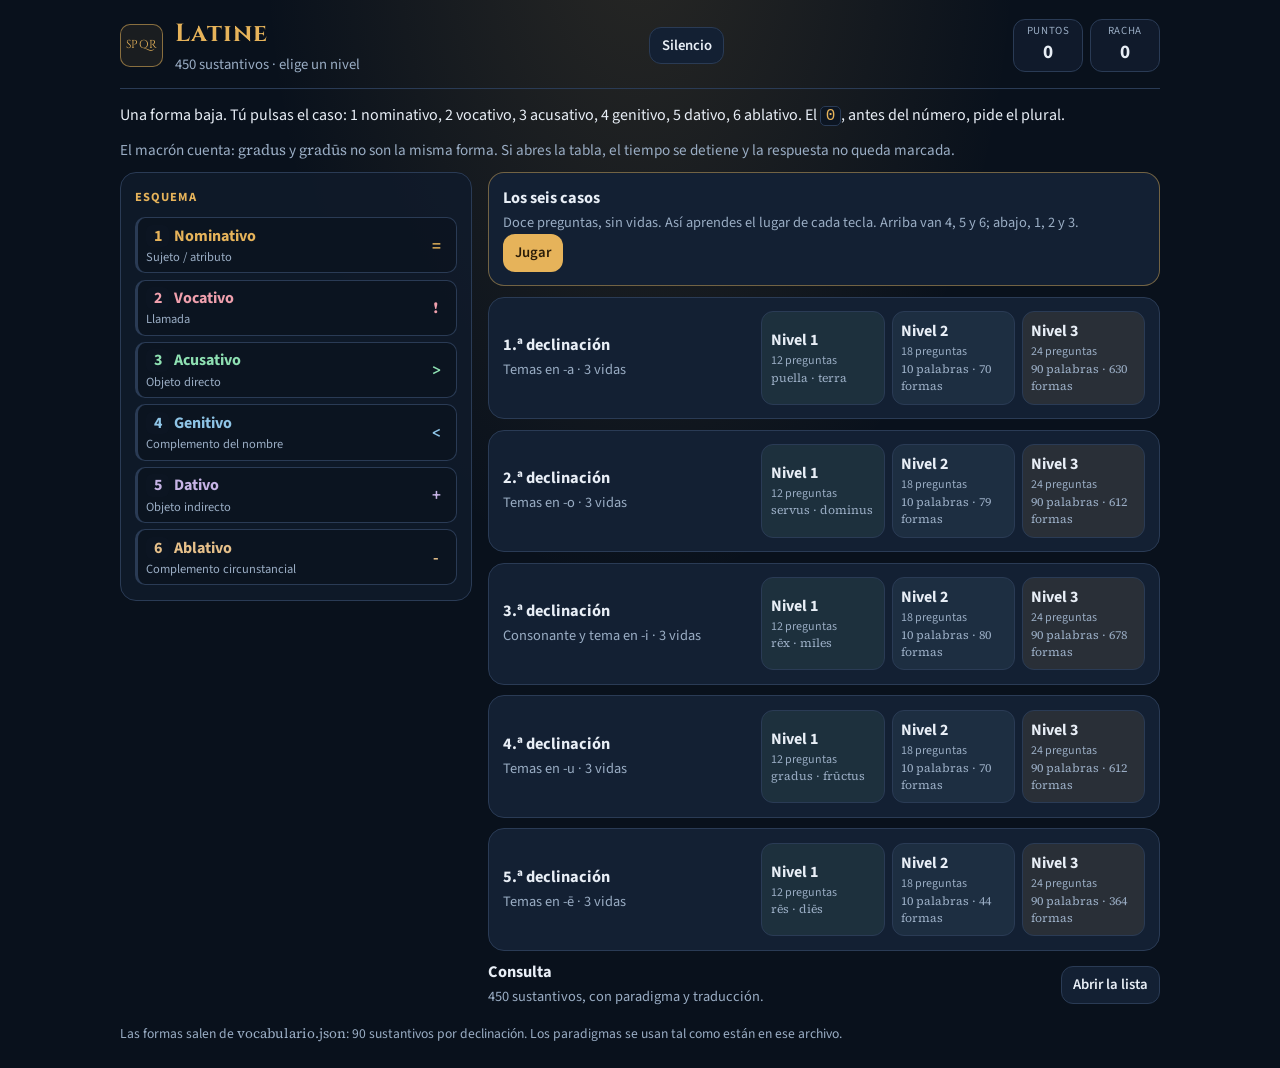
==== index.html @ 5675f2b5 "Publica Latine, el juego de los casos latinos. El juego usa las 450 palabras de vocabulario.json, co" ====
<!DOCTYPE html>
<html lang="es">
<head>
  <meta charset="UTF-8">
  <meta name="viewport" content="width=device-width, initial-scale=1">
  <meta name="description" content="Latine: juego para reconocer los seis casos y las cinco declinaciones del latín.">
  <title>Latine — casos latinos</title>
  <link rel="icon" href="data:image/svg+xml,%3Csvg xmlns='http://www.w3.org/2000/svg' viewBox='0 0 64 64'%3E%3Crect width='64' height='64' rx='12' fill='%23101828'/%3E%3Ctext x='32' y='40' text-anchor='middle' font-size='16' font-family='serif' fill='%23e6b35a'%3ESPQR%3C/text%3E%3C/svg%3E">
  <link rel="preconnect" href="https://fonts.googleapis.com">
  <link rel="preconnect" href="https://fonts.gstatic.com" crossorigin>
  <link href="https://fonts.googleapis.com/css2?family=Cinzel:wght@700&family=Source+Sans+3:wght@400;600;700&family=Source+Serif+4:opsz,wght@8..60,600;8..60,700&display=swap" rel="stylesheet">
  <link rel="stylesheet" href="estilos.css">
</head>
<body>
  <div class="pagina">
    <header class="cabecera">
      <div class="identidad">
        <div class="spqr" aria-hidden="true">SPQR</div>
        <div>
          <h1>Latine</h1>
          <p id="estado">Cargando el vocabulario…</p>
        </div>
      </div>
      <div class="controles">
        <button type="button" class="boton" id="btn-sonido" data-accion="sonido" aria-pressed="false">Silencio</button>
        <button type="button" class="boton" id="btn-tabla" data-accion="tabla" hidden>Tabla</button>
        <button type="button" class="boton" id="btn-pausa" data-accion="pausa" hidden>Pausa</button>
        <button type="button" class="boton" id="btn-reiniciar" data-accion="reiniciar" hidden>Otra vez</button>
        <button type="button" class="boton" id="btn-menu" data-accion="menu" hidden>Menú</button>
      </div>
      <div class="puntuacion" aria-label="Marcador">
        <div><span>Puntos</span><strong id="puntos">0</strong></div>
        <div><span>Racha</span><strong id="racha">0</strong></div>
        <div id="caja-vidas" hidden><span>Vidas</span><strong id="vidas">3</strong></div>
      </div>
    </header>

    <section id="vista-menu">
      <p class="intro">Una forma baja. Tú pulsas el caso: 1 nominativo, 2 vocativo, 3 acusativo, 4 genitivo, 5 dativo, 6 ablativo. El <kbd>0</kbd>, antes del número, pide el plural.</p>
      <p class="intro suave">El macrón cuenta: <span class="latin" lang="la">gradus</span> y <span class="latin" lang="la">gradūs</span> no son la misma forma. Si abres la tabla, el tiempo se detiene y la respuesta no queda marcada.</p>
      <p id="carga" class="carga">Cargando las 450 palabras…</p>
      <div class="rejilla">
        <aside class="panel">
          <h2>Esquema</h2>
          <ul id="esquema" class="esquema"></ul>
        </aside>
        <div>
          <div id="menu-niveles"></div>
        </div>
      </div>
      <p class="pie">Las formas salen de <span class="latin">vocabulario.json</span>: 90 sustantivos por declinación. Los paradigmas se usan tal como están en ese archivo.</p>
    </section>

    <section id="vista-juego" hidden>
      <p id="aviso" class="aviso" role="status"></p>
      <div id="ayuda" class="ayuda" hidden></div>
      <div id="arena" class="arena">
        <div id="ficha" class="ficha">
          <div id="ficha-palabra" class="ficha-palabra latin" lang="la"></div>
          <div id="ficha-pista" class="ficha-pista" hidden></div>
        </div>
        <div class="tiempo" aria-hidden="true"><span id="tiempo-fill"></span></div>
        <div id="velo-pausa" class="velo" hidden>
          <div id="pausa-simple" class="dialogo">
            <h2>En pausa</h2>
            <p>La palabra espera. Pulsa continuar cuando quieras.</p>
            <button type="button" class="boton principal" data-accion="continuar">Continuar</button>
          </div>
          <div id="pausa-tabla" class="dialogo dialogo-tabla" hidden></div>
        </div>
      </div>
    </section>

    <section id="vista-consulta" hidden>
      <div class="filtros">
        <label>Buscar
          <input id="buscar" type="search" placeholder="Latín o español" autocomplete="off" autocapitalize="off" spellcheck="false">
        </label>
        <label>Declinación
          <select id="filtro-decl">
            <option value="0">Todas</option>
            <option value="1">1.ª</option>
            <option value="2">2.ª</option>
            <option value="3">3.ª</option>
            <option value="4">4.ª</option>
            <option value="5">5.ª</option>
          </select>
        </label>
        <label>Género
          <select id="filtro-gen">
            <option value="">Todos</option>
            <option value="m">Masculino</option>
            <option value="f">Femenino</option>
            <option value="n">Neutro</option>
          </select>
        </label>
        <button type="button" class="boton" data-accion="menu">Volver</button>
      </div>
      <p id="consulta-cuenta"></p>
      <div id="consulta-lista" class="lista"></div>
    </section>

    <section id="vista-resultado" hidden>
      <div id="resultado-cuerpo" class="dialogo resultado"></div>
    </section>

    <footer id="teclado" hidden>
      <div class="barra-plural" id="barra-plural">
        <span>El plural: pulsa <kbd>0</kbd> y después el caso. Sin el 0 vale el singular o el plural.</span>
        <button type="button" class="boton" id="btn-plural" data-accion="plural" aria-pressed="false">Plural: no</button>
      </div>
      <div id="teclas" class="teclas"></div>
      <p class="atajos">Teclas <kbd>1</kbd> a <kbd>6</kbd>. <kbd>0</kbd> plural. <kbd>Espacio</kbd> pausa. <kbd>Esc</kbd> menú.</p>
    </footer>
  </div>
  <script src="juego.js"></script>
  <script src="app.js"></script>
</body>
</html>
---- estilos.css ----
:root {
  color-scheme: dark;
  --bg: #09111c;
  --bg-2: #101a2b;
  --card: #132033;
  --line: #2a3b55;
  --text: #e8eef6;
  --muted: #9aadc4;
  --amber: #e6b35a;
  --amber-ink: #2a1c08;
  --good: #8ee0b2;
  --bad: #f0a0ad;
  --info: #9fd0ee;
  --c1: #e6b35a;
  --c2: #f0a0ad;
  --c3: #8ee0b2;
  --c4: #8ec4e6;
  --c5: #c7b4e6;
  --c6: #e6c08a;
  --sombra: 0 14px 40px rgba(0, 0, 0, .35);
  font-family: "Source Sans 3", "Liberation Sans", "Segoe UI", sans-serif;
}

* { box-sizing: border-box; }
[hidden] { display: none !important; }

html, body { margin: 0; min-height: 100%; }
body {
  background:
    radial-gradient(ellipse at 50% -10%, rgba(230, 179, 90, .14), transparent 42%),
    var(--bg);
  color: var(--text);
  line-height: 1.45;
}
body.jugando { user-select: none; }
button, input, select { font: inherit; color: inherit; }
button { cursor: pointer; touch-action: manipulation; }
button:focus-visible, a:focus-visible, input:focus-visible, select:focus-visible {
  outline: 2px solid var(--amber);
  outline-offset: 2px;
}
.latin { font-family: "Source Serif 4", "Liberation Serif", "DejaVu Serif", Palatino, Georgia, serif; }

.pagina {
  width: min(1040px, calc(100% - 1.5rem));
  margin: 0 auto;
  padding: 1rem 0 1.5rem;
}

.cabecera {
  display: flex;
  flex-wrap: wrap;
  align-items: center;
  justify-content: space-between;
  gap: .75rem 1rem;
  padding-bottom: .85rem;
  margin-bottom: .9rem;
  border-bottom: 1px solid var(--line);
}
.identidad { display: flex; align-items: center; gap: .75rem; min-width: 12rem; }
.spqr {
  width: 2.7rem;
  height: 2.7rem;
  display: grid;
  place-items: center;
  border: 1px solid rgba(230, 179, 90, .55);
  border-radius: 10px;
  color: var(--amber);
  font-family: Cinzel, Palatino, Georgia, serif;
  font-size: .72rem;
  letter-spacing: .04em;
  background: rgba(230, 179, 90, .08);
}
h1 {
  margin: 0;
  font-family: Cinzel, Palatino, Georgia, serif;
  font-size: 1.55rem;
  font-weight: 700;
  letter-spacing: .04em;
  color: var(--amber);
}
#estado { margin: .1rem 0 0; color: var(--muted); font-size: .92rem; }

.controles, .puntuacion { display: flex; flex-wrap: wrap; gap: .4rem; align-items: center; }
.boton, .nivel, .tecla, .tarjeta-abre {
  border: 1px solid var(--line);
  background: var(--card);
  border-radius: 12px;
}
.boton {
  padding: .45rem .7rem;
  font-weight: 600;
  font-size: .92rem;
}
.boton.principal { background: var(--amber); color: var(--amber-ink); border-color: transparent; }
.boton.activo { background: var(--amber); color: var(--amber-ink); border-color: transparent; }
.boton[aria-pressed="true"] { border-color: var(--amber); color: var(--amber); }

.puntuacion div {
  min-width: 4.4rem;
  text-align: center;
  background: var(--bg-2);
  border: 1px solid var(--line);
  border-radius: 12px;
  padding: .2rem .55rem .3rem;
}
.puntuacion span {
  display: block;
  font-size: .68rem;
  letter-spacing: .06em;
  text-transform: uppercase;
  color: var(--muted);
}
.puntuacion strong { font-size: 1.2rem; font-variant-numeric: tabular-nums; }
#caja-vidas.urgente strong { color: var(--bad); }

.intro { margin: 0 0 .7rem; color: var(--text); }
.intro.suave { color: var(--muted); font-size: .95rem; }
.carga { color: var(--amber); }

.rejilla {
  display: grid;
  grid-template-columns: minmax(16rem, 22rem) 1fr;
  gap: 1rem;
  align-items: start;
}
.panel {
  background: rgba(16, 26, 43, .85);
  border: 1px solid var(--line);
  border-radius: 16px;
  padding: .9rem;
}
.panel h2 {
  margin: 0 0 .7rem;
  font-size: .78rem;
  letter-spacing: .08em;
  text-transform: uppercase;
  color: var(--amber);
}
.esquema { list-style: none; margin: 0; padding: 0; display: grid; gap: .4rem; }
.esquema li {
  display: flex;
  justify-content: space-between;
  gap: .6rem;
  align-items: center;
  padding: .4rem .5rem;
  border-radius: 10px;
  background: rgba(8, 14, 24, .45);
  border: 1px solid var(--line);
  border-left-width: 3px;
}
.esquema .num {
  display: inline-grid;
  place-items: center;
  width: 1.4rem;
  height: 1.4rem;
  margin-right: .35rem;
  border-radius: 6px;
  font-weight: 700;
  background: #0c1522;
}
.esquema small { display: block; color: var(--muted); font-size: .78rem; }
.signo {
  font-family: "Source Serif 4", Georgia, serif;
  font-weight: 700;
  min-width: 1.4rem;
  text-align: center;
}
.c1 { color: var(--c1); border-left-color: var(--c1); }
.c2 { color: var(--c2); border-left-color: var(--c2); }
.c3 { color: var(--c3); border-left-color: var(--c3); }
.c4 { color: var(--c4); border-left-color: var(--c4); }
.c5 { color: var(--c5); border-left-color: var(--c5); }
.c6 { color: var(--c6); border-left-color: var(--c6); }

.base, .decl {
  border: 1px solid var(--line);
  border-radius: 16px;
  background: var(--card);
  padding: .85rem;
  margin-bottom: .65rem;
}
.base { border-color: rgba(230, 179, 90, .45); }
.decl, .consulta-card {
  display: flex;
  flex-wrap: wrap;
  gap: .75rem;
  justify-content: space-between;
  align-items: center;
}
.decl h3, .base h3, .consulta-card h3 { margin: 0 0 .15rem; font-size: 1.02rem; }
.decl p, .base p, .consulta-card p { margin: 0; color: var(--muted); font-size: .9rem; }
.niveles { display: grid; grid-template-columns: repeat(3, minmax(6.2rem, 1fr)); gap: .4rem; width: min(100%, 24rem); }
.nivel {
  text-align: left;
  padding: .5rem .55rem;
  min-height: 4.6rem;
}
.nivel strong, .nivel small { display: block; }
.nivel small { color: var(--muted); font-size: .75rem; overflow-wrap: anywhere; }
.nivel:hover, .boton:hover, .tecla:hover, .tarjeta-abre:hover { border-color: var(--amber); }
.n1 { background: rgba(142, 224, 178, .08); }
.n2 { background: rgba(142, 196, 230, .08); }
.n3 { background: rgba(230, 179, 90, .1); }
.consulta-card { width: 100%; }

.aviso {
  min-height: 1.4rem;
  margin: 0 0 .45rem;
  font-weight: 700;
}
.aviso.ok { color: var(--good); }
.aviso.mal { color: var(--bad); }
.aviso.tiempo, .aviso.mixto { color: var(--amber); }

.ayuda {
  margin: 0 0 .55rem;
  padding: .55rem .75rem;
  border-radius: 12px;
  background: var(--bg-2);
  border: 1px solid var(--line);
  font-size: .95rem;
}
.ayuda p { margin: .2rem 0; }
.ayuda .nota { color: var(--amber); }

.arena {
  position: relative;
  height: min(400px, 50vh);
  min-height: 250px;
  overflow: hidden;
  border-radius: 16px;
  border: 1px solid var(--line);
  background: linear-gradient(#12233a, #0b1524 72%);
  box-shadow: var(--sombra);
}
.arena::after {
  content: "";
  position: absolute;
  left: 0; right: 0; bottom: 0;
  height: 7px;
  background: linear-gradient(90deg, transparent, #a33b4d, var(--amber), #a33b4d, transparent);
}
.ficha {
  position: absolute;
  left: 50%;
  top: -80px;
  transform: translateX(-50%);
  width: max-content;
  max-width: 92%;
  text-align: center;
  padding: .75rem 1.15rem;
  border-radius: 16px;
  background: rgba(9, 16, 28, .94);
  border: 1px solid rgba(230, 179, 90, .75);
  box-shadow: 0 10px 28px rgba(0, 0, 0, .35);
  z-index: 2;
}
.ficha-palabra {
  font-size: clamp(1.7rem, 4vw, 2.7rem);
  font-weight: 700;
  line-height: 1.15;
  overflow-wrap: anywhere;
}
.ficha-pista { color: var(--amber); font-size: .85rem; margin-top: .15rem; }
.tiempo {
  position: absolute;
  left: .8rem;
  right: .8rem;
  bottom: .7rem;
  height: 6px;
  border-radius: 99px;
  background: #1c2c44;
  overflow: hidden;
  z-index: 2;
}
#tiempo-fill { display: block; height: 100%; width: 100%; background: var(--amber); }
#tiempo-fill.urgente { background: #e06b7c; }

.velo {
  position: fixed;
  inset: 0;
  z-index: 20;
  display: flex;
  align-items: center;
  justify-content: center;
  padding: .8rem;
  background: rgba(6, 12, 20, .9);
}
.dialogo {
  width: min(100%, 28rem);
  background: var(--bg-2);
  border: 1px solid var(--line);
  border-radius: 16px;
  padding: 1rem 1.05rem;
  box-shadow: var(--sombra);
}
.dialogo-tabla { width: min(100%, 42rem); max-height: min(92vh, 44rem); overflow: auto; }
.dialogo h2 { margin: .2rem 0 .4rem; font-family: Cinzel, Georgia, serif; color: var(--amber); }
.dialogo p { margin: .3rem 0 .8rem; }
.forma-grande { font-size: 1.8rem; font-weight: 700; margin: 0 0 .6rem; }
.dialogo .boton { margin-top: .7rem; }

.tabla-wrap { overflow-x: auto; }
table { width: 100%; border-collapse: collapse; font-size: .95rem; }
th, td { padding: .32rem .4rem; text-align: left; border-bottom: 1px solid var(--line); vertical-align: baseline; }
thead th { color: var(--muted); font-size: .75rem; letter-spacing: .04em; text-transform: uppercase; }
td.latin { font-size: 1.08rem; }
.bloque-tabla { margin-bottom: .8rem; }
.bloque-tabla h3 { margin: 0 0 .3rem; font-size: 1rem; font-weight: 600; }

#teclado { margin-top: .75rem; }
.barra-plural {
  display: flex;
  flex-wrap: wrap;
  gap: .5rem;
  justify-content: space-between;
  align-items: center;
  margin-bottom: .45rem;
  color: var(--muted);
  font-size: .9rem;
}
#teclado.plural #btn-plural { background: var(--amber); color: var(--amber-ink); border-color: transparent; }
.teclas { display: grid; grid-template-columns: repeat(3, 1fr); gap: .55rem; }
.tecla {
  min-height: 4.6rem;
  padding: .45rem;
  display: flex;
  flex-direction: column;
  align-items: center;
  justify-content: center;
  gap: .1rem;
}
.tecla .num { font-size: 1.55rem; font-weight: 700; line-height: 1; }
.tecla .nombre { font-weight: 700; }
.tecla .signo { color: var(--muted); font-size: .95rem; }
.tecla.ok { background: #14573a; }
.tecla.mal { background: #6d2a38; }
.atajos { margin: .45rem 0 0; color: var(--muted); font-size: .82rem; }
kbd {
  font-family: ui-monospace, monospace;
  border: 1px solid var(--line);
  border-radius: 5px;
  padding: 0 .3rem;
  background: #0c1522;
  color: var(--amber);
}

.filtros { display: flex; flex-wrap: wrap; gap: .5rem; align-items: end; margin-bottom: .6rem; }
.filtros label { display: grid; gap: .2rem; font-size: .82rem; color: var(--muted); }
.filtros input, .filtros select {
  background: var(--bg-2);
  border: 1px solid var(--line);
  border-radius: 10px;
  padding: .5rem .65rem;
  min-width: 10rem;
}
#buscar { min-width: min(100%, 18rem); }
#consulta-cuenta { color: var(--muted); margin: 0 0 .5rem; }
.lista { display: grid; gap: .45rem; }
.tarjeta { border: 1px solid var(--line); border-radius: 12px; background: var(--card); }
.tarjeta-abre {
  width: 100%;
  text-align: left;
  background: transparent;
  border: 0;
  padding: .65rem .75rem;
  display: flex;
  flex-wrap: wrap;
  gap: .35rem .8rem;
  justify-content: space-between;
}
.tarjeta-cuerpo { padding: 0 .75rem .75rem; }
.mas { margin-top: .7rem; }

.resultado { width: min(100%, 36rem); margin: 1rem auto; }
.resultado .acciones { display: flex; flex-wrap: wrap; gap: .45rem; }

.pie { margin: 1rem 0 0; color: var(--muted); font-size: .85rem; }

@keyframes sacudir {
  0%, 100% { transform: translateX(-50%); }
  20% { transform: translateX(calc(-50% - 8px)); }
  40% { transform: translateX(calc(-50% + 8px)); }
  60% { transform: translateX(calc(-50% - 5px)); }
  80% { transform: translateX(calc(-50% + 4px)); }
}
.ficha.sacudir { animation: sacudir .28s linear; }

@media (max-width: 860px) {
  .rejilla { grid-template-columns: 1fr; }
}
@media (max-width: 700px) {
  .pagina { width: min(100% - 1rem, 1040px); }
  .arena { height: min(320px, 46vh); min-height: 220px; }
  .tecla { min-height: 4.1rem; }
  .tecla .nombre { font-size: .85rem; }
  #teclado {
    position: sticky;
    bottom: 0;
    padding-bottom: calc(.35rem + env(safe-area-inset-bottom));
    background: linear-gradient(transparent, var(--bg) 18%);
  }
}
@media (prefers-reduced-motion: reduce) {
  .ficha.sacudir { animation: none; }
  html { scroll-behavior: auto; }
}
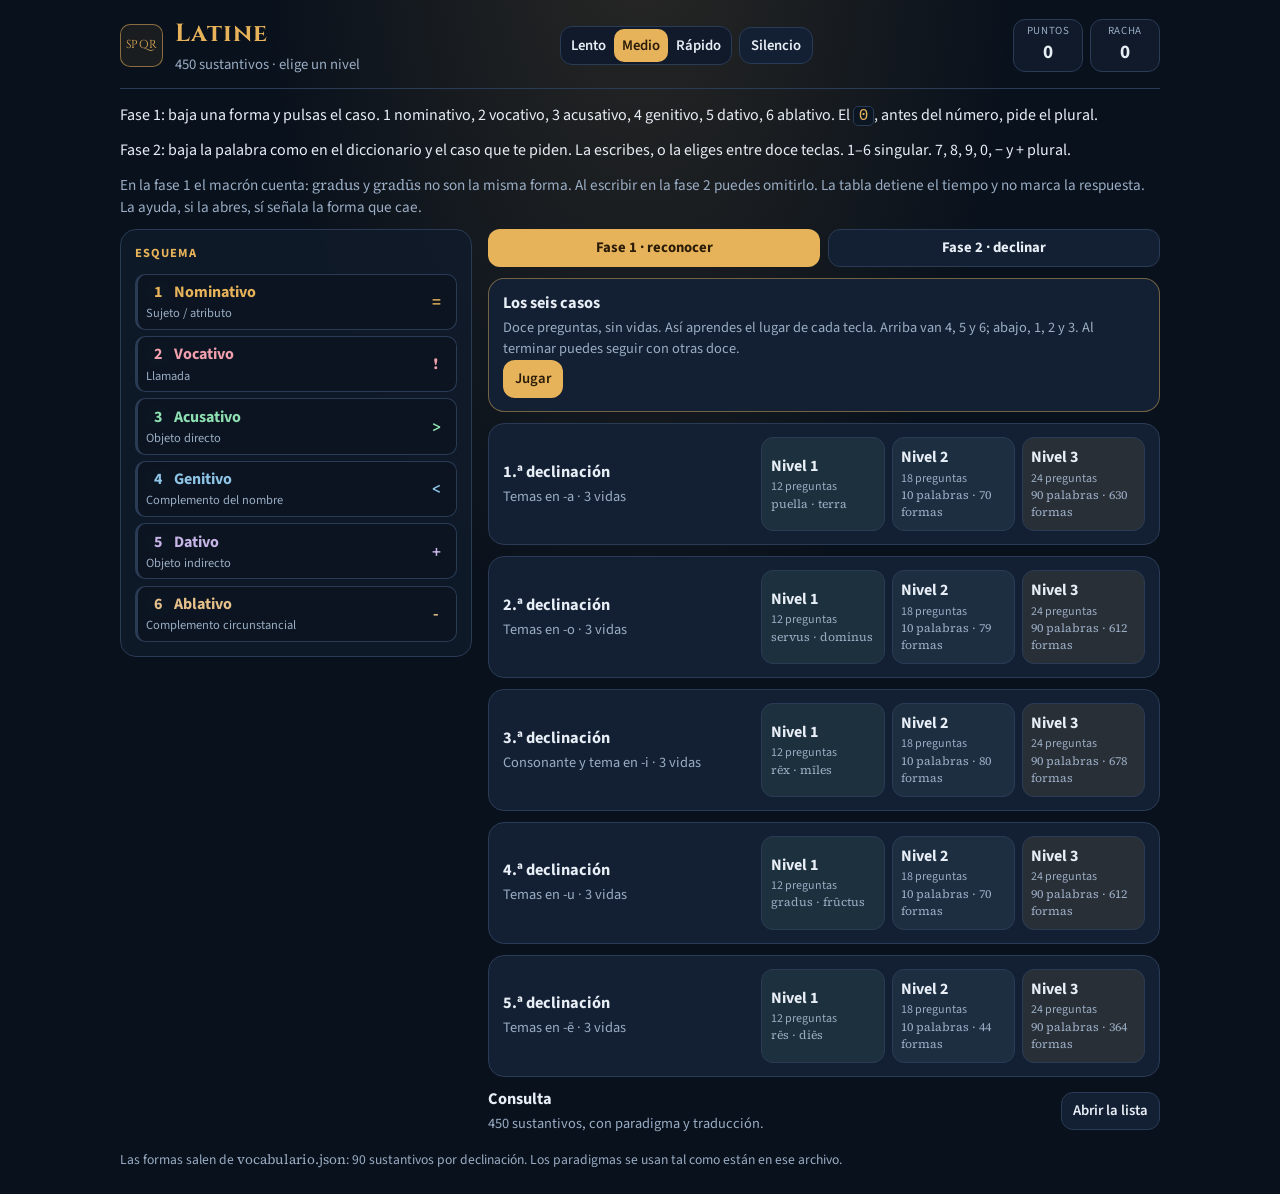
==== commit 7b80c176: "Añade la fase de declinar y el ritmo de caída. La fase 2 pide la forma a partir del diccionario: se " ====
--- a/index.html
+++ b/index.html
@@ -3,7 +3,7 @@
 <head>
   <meta charset="UTF-8">
   <meta name="viewport" content="width=device-width, initial-scale=1">
-  <meta name="description" content="Latine: juego para reconocer los seis casos y las cinco declinaciones del latín.">
+  <meta name="description" content="Latine: reconoce el caso de una forma latina o declina la palabra que pide el diccionario.">
   <title>Latine — casos latinos</title>
   <link rel="icon" href="data:image/svg+xml,%3Csvg xmlns='http://www.w3.org/2000/svg' viewBox='0 0 64 64'%3E%3Crect width='64' height='64' rx='12' fill='%23101828'/%3E%3Ctext x='32' y='40' text-anchor='middle' font-size='16' font-family='serif' fill='%23e6b35a'%3ESPQR%3C/text%3E%3C/svg%3E">
   <link rel="preconnect" href="https://fonts.googleapis.com">
@@ -22,7 +22,13 @@
         </div>
       </div>
       <div class="controles">
+        <div class="velocidad" role="group" aria-label="Velocidad de caída">
+          <button type="button" class="boton vel" data-accion="velocidad" data-vel="lento">Lento</button>
+          <button type="button" class="boton vel" data-accion="velocidad" data-vel="medio">Medio</button>
+          <button type="button" class="boton vel" data-accion="velocidad" data-vel="rapido">Rápido</button>
+        </div>
         <button type="button" class="boton" id="btn-sonido" data-accion="sonido" aria-pressed="false">Silencio</button>
+        <button type="button" class="boton" id="btn-ayuda" data-accion="ayuda" hidden aria-pressed="false">Ayuda</button>
         <button type="button" class="boton" id="btn-tabla" data-accion="tabla" hidden>Tabla</button>
         <button type="button" class="boton" id="btn-pausa" data-accion="pausa" hidden>Pausa</button>
         <button type="button" class="boton" id="btn-reiniciar" data-accion="reiniciar" hidden>Otra vez</button>
@@ -36,8 +42,9 @@
     </header>
 
     <section id="vista-menu">
-      <p class="intro">Una forma baja. Tú pulsas el caso: 1 nominativo, 2 vocativo, 3 acusativo, 4 genitivo, 5 dativo, 6 ablativo. El <kbd>0</kbd>, antes del número, pide el plural.</p>
-      <p class="intro suave">El macrón cuenta: <span class="latin" lang="la">gradus</span> y <span class="latin" lang="la">gradūs</span> no son la misma forma. Si abres la tabla, el tiempo se detiene y la respuesta no queda marcada.</p>
+      <p class="intro">Fase 1: baja una forma y pulsas el caso. 1 nominativo, 2 vocativo, 3 acusativo, 4 genitivo, 5 dativo, 6 ablativo. El <kbd>0</kbd>, antes del número, pide el plural.</p>
+      <p class="intro">Fase 2: baja la palabra como en el diccionario y el caso que te piden. La escribes, o la eliges entre doce teclas. 1–6 singular. 7, 8, 9, 0, − y + plural.</p>
+      <p class="intro suave">En la fase 1 el macrón cuenta: <span class="latin" lang="la">gradus</span> y <span class="latin" lang="la">gradūs</span> no son la misma forma. Al escribir en la fase 2 puedes omitirlo. La tabla detiene el tiempo y no marca la respuesta. La ayuda, si la abres, sí señala la forma que cae.</p>
       <p id="carga" class="carga">Cargando las 450 palabras…</p>
       <div class="rejilla">
         <aside class="panel">
@@ -45,6 +52,10 @@
           <ul id="esquema" class="esquema"></ul>
         </aside>
         <div>
+          <div class="fases" role="group" aria-label="Fase de juego">
+            <button type="button" id="btn-fase-1" class="boton activo" data-accion="fase" data-fase="1">Fase 1 · reconocer</button>
+            <button type="button" id="btn-fase-2" class="boton" data-accion="fase" data-fase="2">Fase 2 · declinar</button>
+          </div>
           <div id="menu-niveles"></div>
         </div>
       </div>
@@ -67,6 +78,7 @@
             <button type="button" class="boton principal" data-accion="continuar">Continuar</button>
           </div>
           <div id="pausa-tabla" class="dialogo dialogo-tabla" hidden></div>
+          <div id="pausa-bloque" class="dialogo" hidden></div>
         </div>
       </div>
     </section>
@@ -109,8 +121,14 @@
         <span>El plural: pulsa <kbd>0</kbd> y después el caso. Sin el 0 vale el singular o el plural.</span>
         <button type="button" class="boton" id="btn-plural" data-accion="plural" aria-pressed="false">Plural: no</button>
       </div>
+      <form id="forma-fase2" class="forma-fase2" hidden>
+        <label class="escrito-etiqueta" for="escrito">Escribe la forma</label>
+        <input id="escrito" type="text" autocomplete="off" autocorrect="off" autocapitalize="off" spellcheck="false" placeholder="Forma completa o desinencia: terrarum, arum" lang="la">
+        <button type="submit" class="boton principal">Comprobar</button>
+      </form>
       <div id="teclas" class="teclas"></div>
-      <p class="atajos">Teclas <kbd>1</kbd> a <kbd>6</kbd>. <kbd>0</kbd> plural. <kbd>Espacio</kbd> pausa. <kbd>Esc</kbd> menú.</p>
+      <div id="teclas-fase2" class="teclas-fase2" hidden></div>
+      <p id="atajos" class="atajos">Teclas <kbd>1</kbd> a <kbd>6</kbd>. <kbd>0</kbd> plural. <kbd>Espacio</kbd> pausa. <kbd>Esc</kbd> menú.</p>
     </footer>
   </div>
   <script src="juego.js"></script>
--- a/estilos.css
+++ b/estilos.css
@@ -95,6 +95,23 @@
 .boton.principal { background: var(--amber); color: var(--amber-ink); border-color: transparent; }
 .boton.activo { background: var(--amber); color: var(--amber-ink); border-color: transparent; }
 .boton[aria-pressed="true"] { border-color: var(--amber); color: var(--amber); }
+.velocidad {
+  display: flex;
+  padding: 2px;
+  border: 1px solid var(--line);
+  border-radius: 12px;
+  background: var(--bg-2);
+}
+.velocidad .boton {
+  border: 0;
+  background: transparent;
+  padding: .35rem .5rem;
+  border-radius: 10px;
+}
+.velocidad .boton.activo { background: var(--amber); color: var(--amber-ink); }
+.fases { display: grid; grid-template-columns: 1fr 1fr; gap: .45rem; margin-bottom: .7rem; }
+.fases .boton { font-weight: 700; }
+.fases .boton.activo { background: var(--amber); color: var(--amber-ink); border-color: transparent; }
 
 .puntuacion div {
   min-width: 4.4rem;
@@ -263,6 +280,12 @@
   overflow-wrap: anywhere;
 }
 .ficha-pista { color: var(--amber); font-size: .85rem; margin-top: .15rem; }
+.ficha-pista.pedido {
+  color: var(--info);
+  font-family: "Source Serif 4", "Liberation Serif", "DejaVu Serif", Palatino, Georgia, serif;
+  font-size: clamp(1.15rem, 2.6vw, 1.7rem);
+  font-weight: 700;
+}
 .tiempo {
   position: absolute;
   left: .8rem;
@@ -306,6 +329,7 @@
 th, td { padding: .32rem .4rem; text-align: left; border-bottom: 1px solid var(--line); vertical-align: baseline; }
 thead th { color: var(--muted); font-size: .75rem; letter-spacing: .04em; text-transform: uppercase; }
 td.latin { font-size: 1.08rem; }
+td.marca, th.marca { background: rgba(230, 179, 90, .2); color: var(--amber); font-weight: 700; }
 .bloque-tabla { margin-bottom: .8rem; }
 .bloque-tabla h3 { margin: 0 0 .3rem; font-size: 1rem; font-weight: 600; }
 
@@ -336,6 +360,56 @@
 .tecla .signo { color: var(--muted); font-size: .95rem; }
 .tecla.ok { background: #14573a; }
 .tecla.mal { background: #6d2a38; }
+.forma-fase2 {
+  display: flex;
+  flex-wrap: wrap;
+  gap: .4rem;
+  align-items: center;
+  margin-bottom: .5rem;
+  padding: .45rem;
+  border: 1px solid rgba(159, 208, 238, .45);
+  border-radius: 14px;
+  background: var(--bg-2);
+}
+.escrito-etiqueta {
+  position: absolute;
+  width: 1px;
+  height: 1px;
+  overflow: hidden;
+  clip: rect(0 0 0 0);
+}
+.forma-fase2 input {
+  flex: 1 1 12rem;
+  min-width: 0;
+  background: #0c1522;
+  border: 1px solid var(--line);
+  border-radius: 10px;
+  padding: .55rem .7rem;
+  font-family: "Source Serif 4", "Liberation Serif", "DejaVu Serif", Palatino, Georgia, serif;
+  font-size: 1.05rem;
+}
+.teclas-fase2 { display: grid; grid-template-columns: repeat(6, 1fr); gap: .4rem; }
+.ranura {
+  min-height: 4.3rem;
+  padding: .35rem .3rem;
+  display: flex;
+  flex-direction: column;
+  align-items: center;
+  justify-content: center;
+  gap: .15rem;
+  text-align: center;
+}
+.ranura .clave {
+  font-family: ui-monospace, monospace;
+  font-weight: 700;
+  color: var(--amber);
+}
+.ranura.plural .clave { color: var(--info); }
+.ranura .corto { color: var(--muted); font-size: .72rem; }
+.ranura .forma { font-size: .95rem; line-height: 1.15; overflow-wrap: anywhere; }
+.ranura:disabled { opacity: .38; cursor: not-allowed; }
+.ranura.ok, .ranura.revelada { background: #14573a; border-color: var(--good); }
+.ranura.mal { background: #6d2a38; }
 .atajos { margin: .45rem 0 0; color: var(--muted); font-size: .82rem; }
 kbd {
   font-family: ui-monospace, monospace;
@@ -395,6 +469,8 @@
   .arena { height: min(320px, 46vh); min-height: 220px; }
   .tecla { min-height: 4.1rem; }
   .tecla .nombre { font-size: .85rem; }
+  .teclas-fase2 { grid-template-columns: repeat(3, 1fr); }
+  .fases { grid-template-columns: 1fr; }
   #teclado {
     position: sticky;
     bottom: 0;
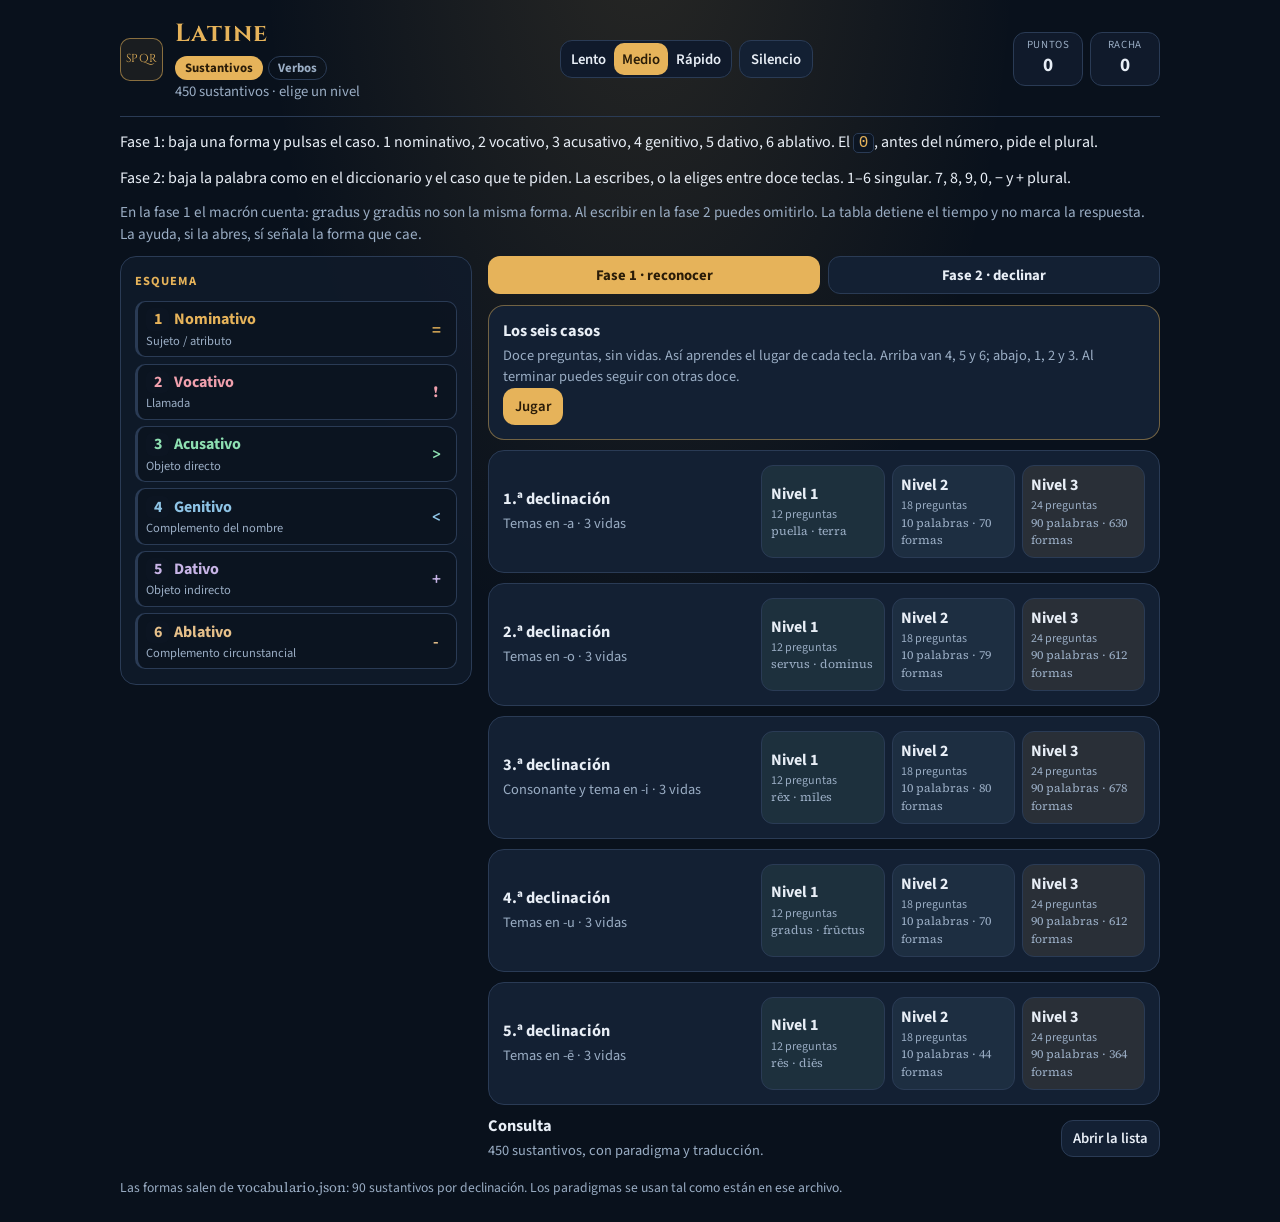
==== commit a6e9db9d: "Añade el juego de los verbos latinos. verbos.html practica las mil conjugaciones de verbos.json. Los" ====
--- a/index.html
+++ b/index.html
@@ -18,6 +18,10 @@
         <div class="spqr" aria-hidden="true">SPQR</div>
         <div>
           <h1>Latine</h1>
+          <nav class="materia" aria-label="Materia">
+            <a href="index.html" aria-current="page">Sustantivos</a>
+            <a href="verbos.html">Verbos</a>
+          </nav>
           <p id="estado">Cargando el vocabulario…</p>
         </div>
       </div>
--- a/estilos.css
+++ b/estilos.css
@@ -80,6 +80,20 @@
   color: var(--amber);
 }
 #estado { margin: .1rem 0 0; color: var(--muted); font-size: .92rem; }
+.materia { display: flex; gap: .35rem; margin-top: .28rem; }
+.materia a {
+  color: var(--muted);
+  text-decoration: none;
+  border: 1px solid var(--line);
+  border-radius: 999px;
+  padding: .08rem .55rem;
+  font-size: .8rem;
+  font-weight: 700;
+}
+.materia a[aria-current="page"] { color: var(--amber-ink); background: var(--amber); border-color: transparent; }
+.recorte { margin: 0 0 .7rem; }
+.tecla:disabled { opacity: .38; cursor: not-allowed; }
+.tecla .forma { font-size: .95rem; line-height: 1.15; overflow-wrap: anywhere; }
 
 .controles, .puntuacion { display: flex; flex-wrap: wrap; gap: .4rem; align-items: center; }
 .boton, .nivel, .tecla, .tarjeta-abre {
@@ -358,7 +372,7 @@
 .tecla .num { font-size: 1.55rem; font-weight: 700; line-height: 1; }
 .tecla .nombre { font-weight: 700; }
 .tecla .signo { color: var(--muted); font-size: .95rem; }
-.tecla.ok { background: #14573a; }
+.tecla.ok, .tecla.revelada { background: #14573a; }
 .tecla.mal { background: #6d2a38; }
 .forma-fase2 {
   display: flex;
